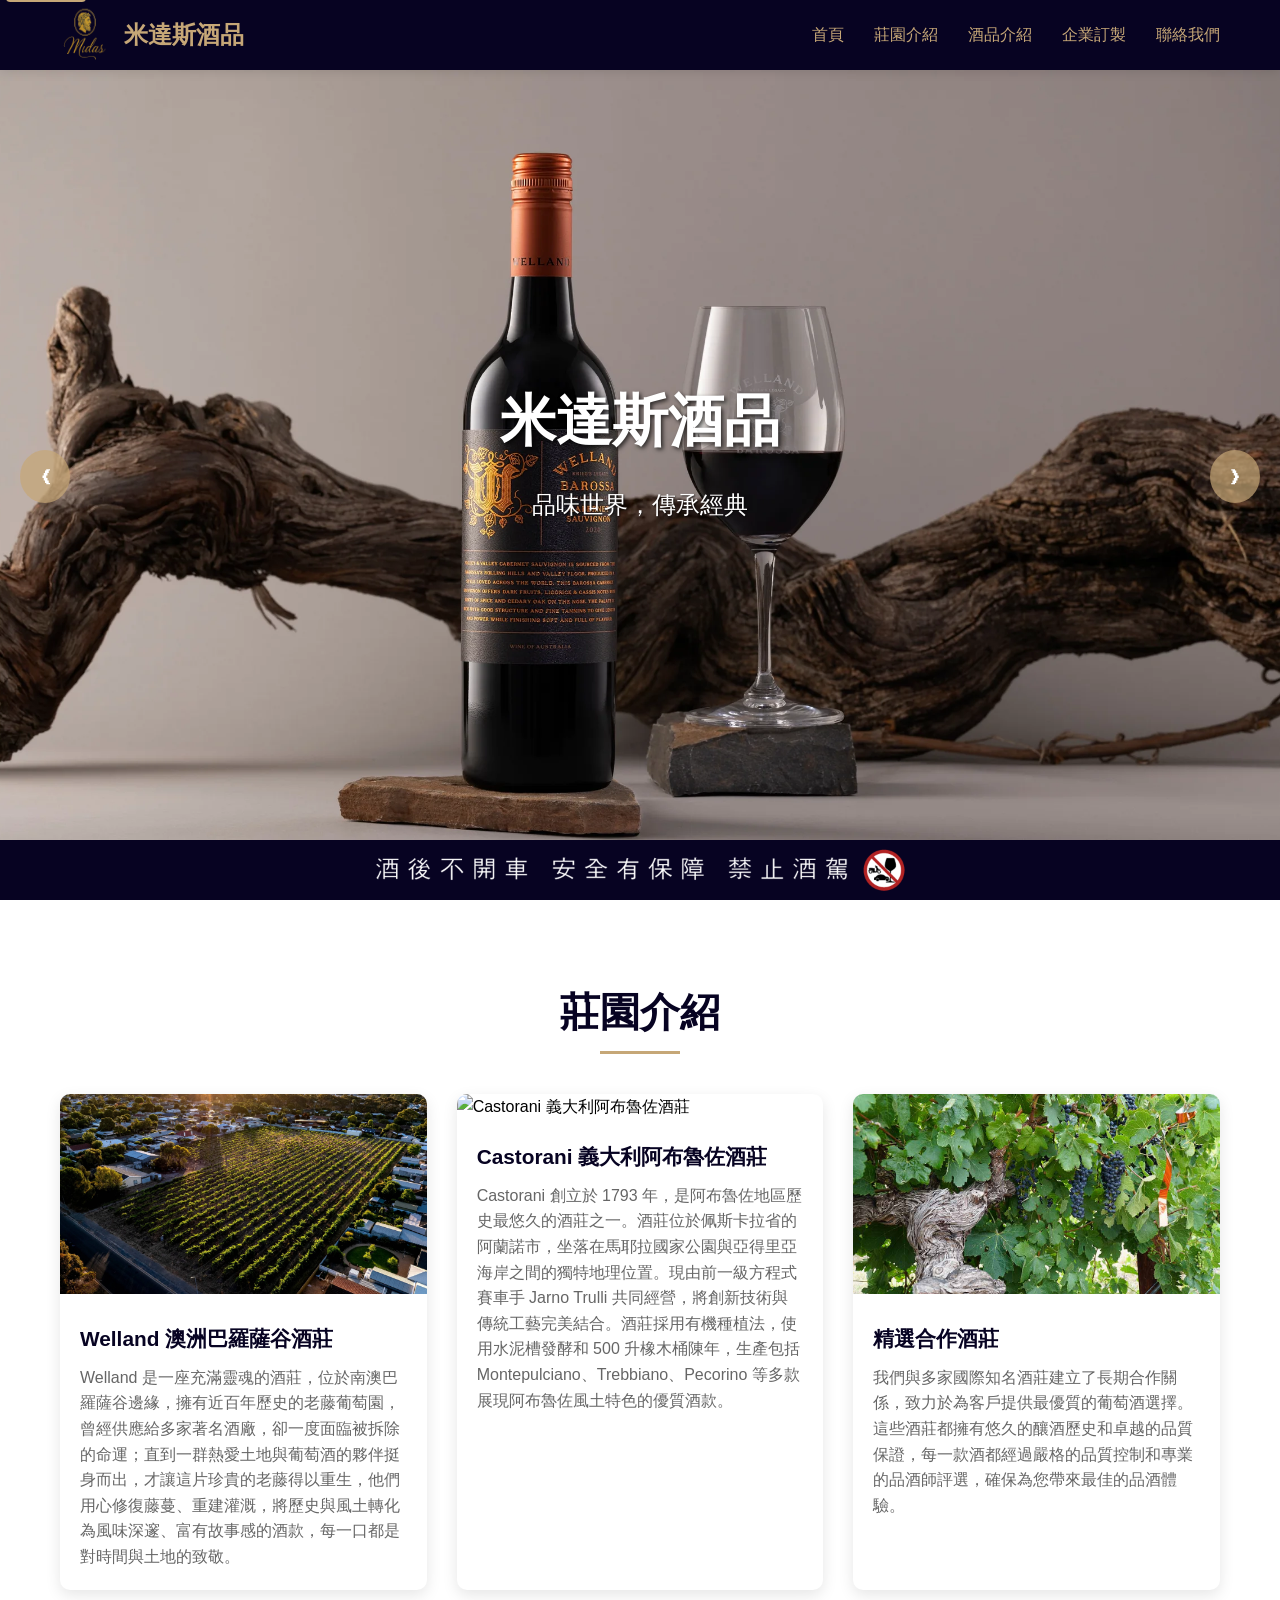
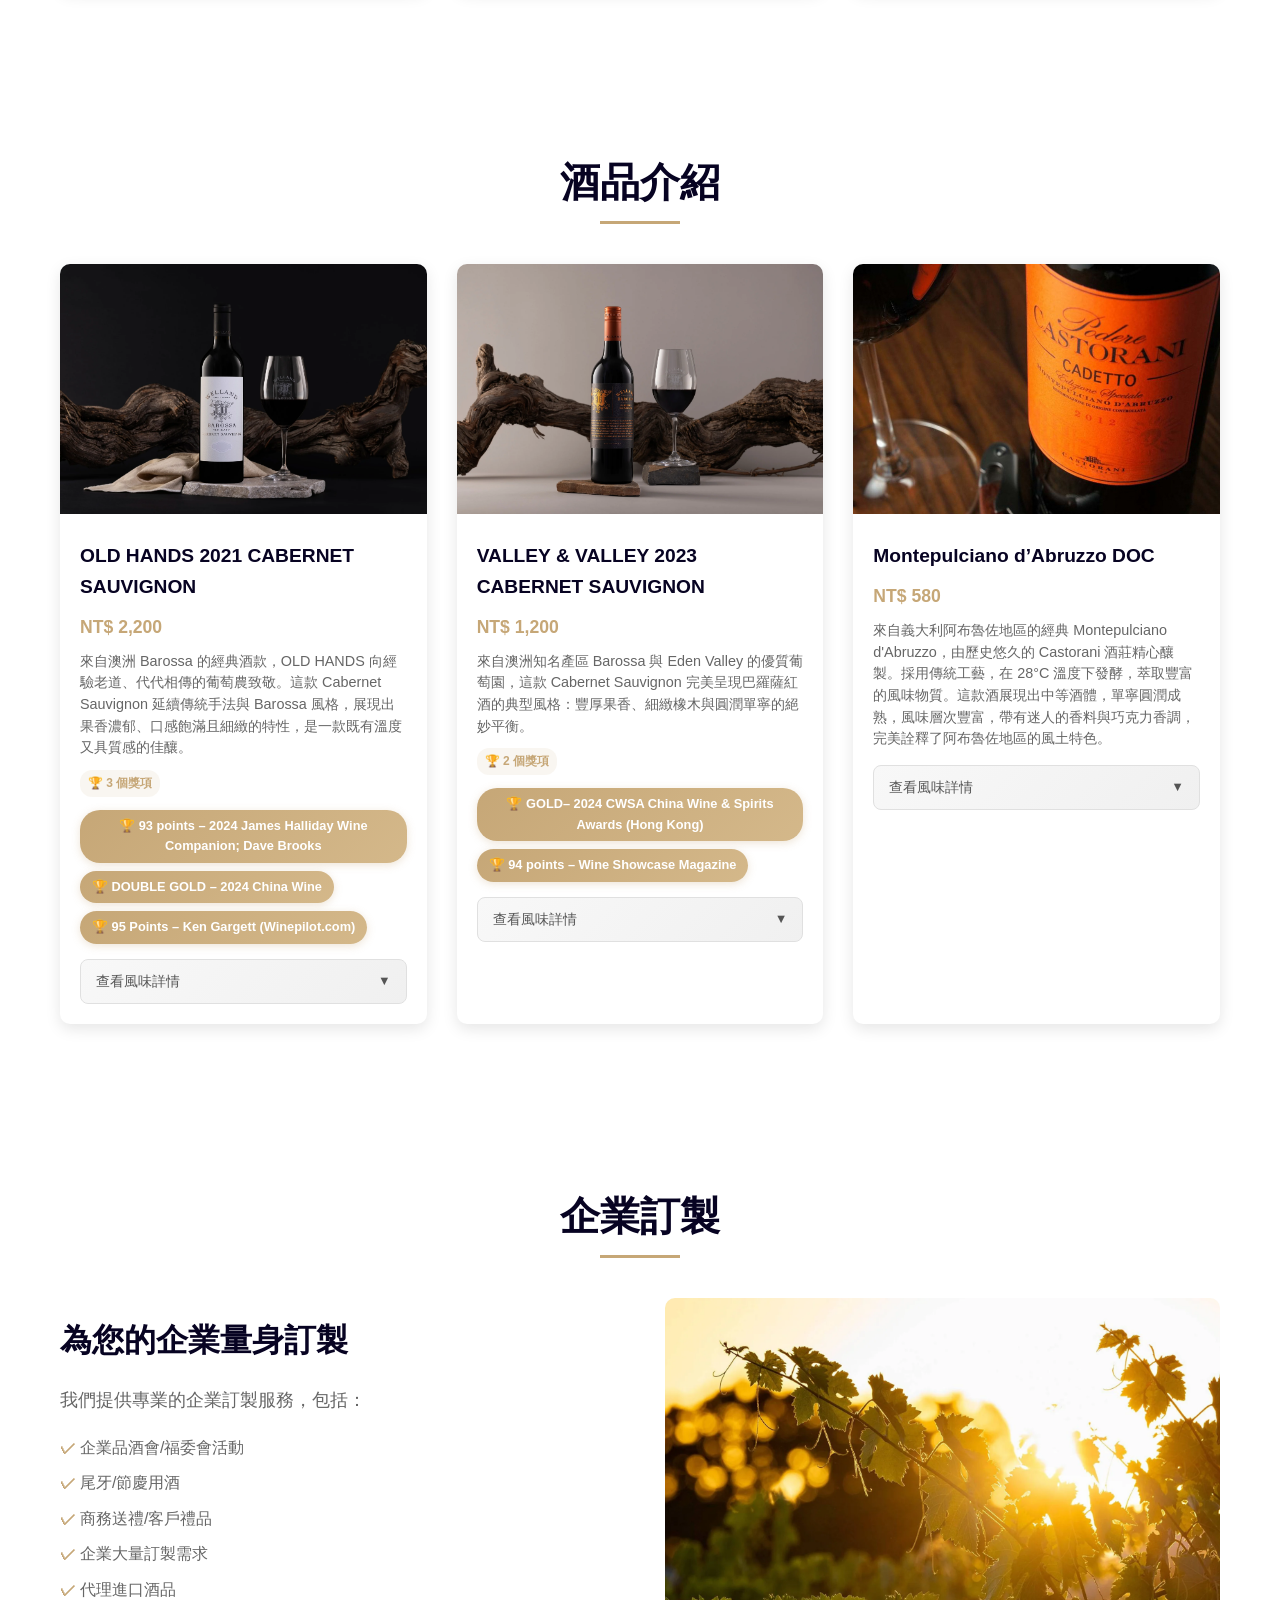
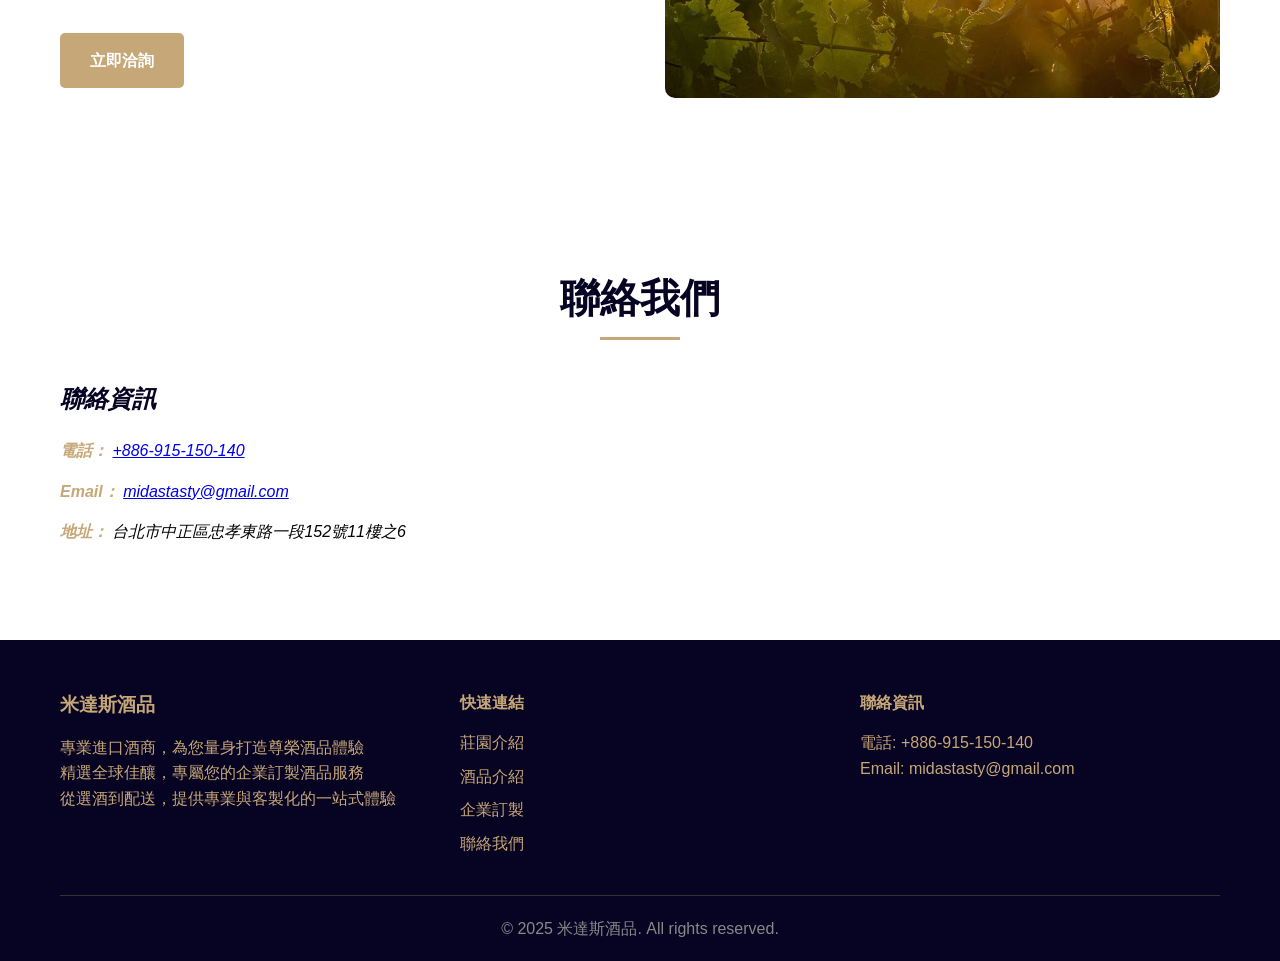
==== index.html @ 1c4cc54e "add new wine" ====
<!DOCTYPE html>
<html lang="zh-TW">
<head>
    <meta charset="UTF-8">
    <meta name="viewport" content="width=device-width, initial-scale=1.0">
    
    <!-- 效能優化 -->
    <meta http-equiv="X-UA-Compatible" content="IE=edge">
    <meta name="theme-color" content="#070322">
    
    <!-- Favicon -->
    <link rel="icon" type="image/png" sizes="32x32" href="assets/logo/logo.png">
    <link rel="icon" type="image/png" sizes="16x16" href="assets/logo/logo.png">
    <link rel="apple-touch-icon" href="assets/logo/logo.png">
    
    <!-- 預加載關鍵資源 -->
    <link rel="preload" href="css/style.css" as="style">
    <link rel="preload" href="js/script.js" as="script">
    
    <!-- 基本 SEO 元素 -->
    <title>米達斯酒品 | 精品進口酒商 - 專業莊園酒品、企業訂製服務</title>
    <meta name="description" content="米達斯酒品 - 專業進口酒商，提供優質莊園酒品、企業訂製服務。精選澳洲巴羅薩谷、義大利阿布魯佐等知名產區酒品，為企業提供品酒會、尾牙用酒、商務送禮等客製化服務。台北中正區專業酒商。">
    <meta name="keywords" content="進口酒商, 莊園酒, 企業訂製, 米達斯酒品, 台北酒商, 企業品酒會, 澳洲巴羅薩谷, 義大利阿布魯佐, 企業禮品酒品, 中正區進口酒, 台北進口酒商, 企業品酒會, 澳洲巴羅薩谷酒莊, 義大利阿布魯佐酒莊, 企業禮品酒品, 台北企業訂製酒品">
    <meta name="author" content="米達斯酒品">
    <meta name="robots" content="index, follow">
    <link rel="canonical" href="https://midaswines.com/">
    
    <!-- Open Graph / Facebook -->
    <meta property="og:type" content="website">
    <meta property="og:url" content="https://midaswines.com/">
    <meta property="og:title" content="米達斯酒品 | 精品進口酒商 - 專業莊園酒品、企業訂製服務">
    <meta property="og:description" content="米達斯酒品 - 專業進口酒商，提供優質莊園酒品、企業訂製服務。精選澳洲巴羅薩谷、義大利阿布魯佐等知名產區酒品。">
    <meta property="og:image" content="https://midaswines.com/assets/logo/logo.png">
    <meta property="og:image:width" content="1200">
    <meta property="og:image:height" content="630">
    <meta property="og:locale" content="zh_TW">
    <meta property="og:site_name" content="米達斯酒品">
    
    <!-- Twitter -->
    <meta property="twitter:card" content="summary_large_image">
    <meta property="twitter:url" content="https://midaswines.com/">
    <meta property="twitter:title" content="米達斯酒品 | 精品進口酒商 - 專業莊園酒品、企業訂製服務">
    <meta property="twitter:description" content="米達斯酒品 - 專業進口酒商，提供優質莊園酒品、企業訂製服務。精選澳洲巴羅薩谷、義大利阿布魯佐等知名產區酒品。">
    <meta property="twitter:image" content="https://midaswines.com/assets/logo/logo.png">
    
    <!-- 結構化數據 (Schema.org) -->
    <script type="application/ld+json">
    {
        "@context": "https://schema.org",
        "@type": "Organization",
        "name": "米達斯酒品",
        "url": "https://midaswines.com",
        "logo": "https://midaswines.com/assets/logo/logo.png",
        "description": "專業進口酒商，提供優質莊園酒品、企業訂製服務",
        "address": {
            "@type": "PostalAddress",
            "streetAddress": "忠孝東路一段152號11樓之6",
            "addressLocality": "台北市",
            "addressRegion": "中正區",
            "addressCountry": "TW"
        },
        "contactPoint": {
            "@type": "ContactPoint",
            "telephone": "+886-915-150-140",
            "contactType": "customer service",
            "email": "midastasty@gmail.com"
        },
        "sameAs": [
            "https://midaswines.com"
        ]
    }
    </script>
    
    <link rel="stylesheet" href="css/style.css">
</head>
<body>
    <!-- 無障礙設計：跳過導航連結 -->
    <a href="#main-content" class="skip-link">跳過導航</a>
    <header>
        <nav class="navbar" role="navigation" aria-label="主要導航">
            <div class="nav-container">
                <div class="nav-logo">
                    <a href="#home" class="logo-link" aria-label="回到首頁">
                        <img src="assets/logo/logo.png" alt="米達斯酒品 Logo" class="logo-img" width="50" height="50" loading="eager">
                        <h1 class="section-title">米達斯酒品</h1>
                    </a>
                </div>
                <ul class="nav-menu" role="menubar">
                    <li class="nav-item" role="none">
                        <a href="#home" class="nav-link" role="menuitem" aria-label="前往首頁">首頁</a>
                    </li>
                    <li class="nav-item" role="none">
                        <a href="#wineries" class="nav-link" role="menuitem" aria-label="前往莊園介紹">莊園介紹</a>
                    </li>
                    <li class="nav-item" role="none">
                        <a href="#wines" class="nav-link" role="menuitem" aria-label="前往酒品介紹">酒品介紹</a>
                    </li>
                    <li class="nav-item" role="none">
                        <a href="#custom" class="nav-link" role="menuitem" aria-label="前往企業訂製">企業訂製</a>
                    </li>
                    <li class="nav-item" role="none">
                        <a href="#contact" class="nav-link" role="menuitem" aria-label="前往聯絡我們">聯絡我們</a>
                    </li>
                </ul>
                <button class="hamburger" aria-label="開啟選單" aria-expanded="false" aria-controls="nav-menu">
                    <span class="bar" aria-hidden="true"></span>
                    <span class="bar" aria-hidden="true"></span>
                    <span class="bar" aria-hidden="true"></span>
                </button>
            </div>
        </nav>
    </header>

    <main id="main-content">
        <section id="home" class="hero">
            <div class="hero-slideshow">
                <!-- Slides will be dynamically loaded here -->
            </div>
            <div class="hero-nav">
                <button class="prev-btn">&#10094;</button>
                <button class="next-btn">&#10095;</button>
            </div>
            <div class="hero-dots"></div>
        </section>

        <section id="wineries" class="section" aria-labelledby="wineries-title">
            <div class="container">
                <h2 id="wineries-title" class="section-title">莊園介紹</h2>
                <div class="wineries-grid" id="wineries-container" role="list" aria-label="合作酒莊列表">
                    <!-- Dynamic content will be loaded here -->
                </div>
            </div>
        </section>

        <section id="wines" class="section" aria-labelledby="wines-title">
            <div class="container">
                <h2 id="wines-title" class="section-title">酒品介紹</h2>
                <div class="wines-grid" id="wines-container" role="list" aria-label="精選酒品列表">
                    <!-- Dynamic content will be loaded here -->
                </div>
            </div>
        </section>

        <section id="custom" class="section" aria-labelledby="custom-title">
            <div class="container">
                <h2 id="custom-title" class="section-title">企業訂製</h2>
                <article class="custom-content">
                    <div class="custom-text">
                        <h3>為您的企業量身訂製</h3>
                        <p>我們提供專業的企業訂製服務，包括：</p>
                        <ul role="list">
                            <li>企業品酒會/福委會活動</li>
                            <li>尾牙/節慶用酒</li>
                            <li>商務送禮/客戶禮品</li>
                            <li>企業大量訂製需求</li>
                            <li>代理進口酒品</li>
                        </ul>
                        <a href="#contact" class="cta-button" aria-label="立即洽詢企業訂製服務">立即洽詢</a>
                    </div>
                    <div class="custom-image">
                        <img src="assets/wineries/welland1.webp" alt="企業訂製服務展示圖" loading="lazy" width="400" height="300">
                    </div>
                </article>
            </div>
        </section>

        <section id="contact" class="section" aria-labelledby="contact-title">
            <div class="container">
                <h2 id="contact-title" class="section-title">聯絡我們</h2>
                <div class="contact-content">
                    <address class="contact-info">
                        <h3>聯絡資訊</h3>
                        <div class="contact-item">
                            <strong>電話：</strong>
                            <a href="tel:+886915150140" aria-label="撥打電話 +886-915-150-140">+886-915-150-140</a>
                        </div>
                        <div class="contact-item">
                            <strong>Email：</strong>
                            <a href="mailto:midastasty@gmail.com" aria-label="寄送郵件至 midastasty@gmail.com">midastasty@gmail.com</a>
                        </div>
                        <div class="contact-item">
                            <strong>地址：</strong>
                            <span>台北市中正區忠孝東路一段152號11樓之6</span>
                        </div>
                    </address>
                    
                </div>
            </div>
        </section>
    </main>

    <footer class="footer">
        <div class="container">
            <div class="footer-content">
                <div class="footer-section">
                    <h3>米達斯酒品</h3>
                    <p>專業進口酒商，為您量身打造尊榮酒品體驗</p>
                    <p>精選全球佳釀，專屬您的企業訂製酒品服務</p>
                    <p>從選酒到配送，提供專業與客製化的一站式體驗</p>
                </div>
                <div class="footer-section">
                    <h4>快速連結</h4>
                    <ul>
                        <li><a href="#wineries">莊園介紹</a></li>
                        <li><a href="#wines">酒品介紹</a></li>
                        <li><a href="#custom">企業訂製</a></li>
                        <li><a href="#contact">聯絡我們</a></li>
                    </ul>
                </div>
                <div class="footer-section">
                    <h4>聯絡資訊</h4>
                    <p>電話: +886-915-150-140</p>
                    <p>Email: midastasty@gmail.com</p>
                </div>
            </div>
            <div class="footer-bottom">
                <p>&copy; 2025 米達斯酒品. All rights reserved.</p>
            </div>
            <div class="footer-bottom-img">
                <img src="assets/foo/foo.png" alt="禁止標誌" class="footer-img" loading="lazy">
            </div>
        </div>
    </footer>

    <script>
        // 簡單的調試測試
        console.log('HTML加載完成');
        // 使用智能緩存控制，自動檢測文件變化
        fetch('data/wineries.json', {
            cache: 'no-cache',
            headers: {
                'Cache-Control': 'no-cache'
            }
        })
            .then(response => {
                console.log('wineries.json 響應狀態:', response.status);
                if (!response.ok) {
                    throw new Error(`HTTP ${response.status}: ${response.statusText}`);
                }
                return response.json();
            })
            .then(data => {
                console.log('wineries.json 數據:', data);
                console.log('酒莊數量:', data.wineries ? data.wineries.length : 'undefined');
            })
            .catch(error => {
                console.error('讀取 wineries.json 失敗:', error);
            });
    </script>
    <script src="js/script.js"></script>
</body>
</html>
---- css/style.css ----
/* Reset and Base Styles */
* {
    margin: 0;
    padding: 0;
    box-sizing: border-box;
}

body {
    font-family: 'Arial', 'Microsoft JhengHei', sans-serif;
    line-height: 1.6;
    color: #000;
    background-color: #fff;
    /* 無障礙設計：確保足夠的對比度 */
    scroll-behavior: smooth;
}

/* 無障礙設計：焦點樣式 */
*:focus {
    outline: 2px solid #c6a777;
    outline-offset: 2px;
}

/* 無障礙設計：跳過導航連結 */
.skip-link {
    position: absolute;
    top: -40px;
    left: 6px;
    background: #c6a777;
    color: white;
    padding: 8px;
    text-decoration: none;
    border-radius: 4px;
    z-index: 1001;
}

.skip-link:focus {
    top: 6px;
}

/* Navigation */
.navbar {
    background-color: #070322;
    position: fixed;
    top: 0;
    width: 100%;
    z-index: 1000;
    box-shadow: 0 2px 10px rgba(0,0,0,0.1);
}

.nav-container {
    max-width: 1200px;
    margin: 0 auto;
    padding: 0 20px;
    display: flex;
    justify-content: space-between;
    align-items: center;
    height: 70px;
    position: relative;
}

.nav-logo h2 {
    display: inline-block;
    vertical-align: middle;
    font-size: 24px;
    font-weight: bold;
    color: #c6a777;
    margin: 0;
}

/* 導航欄中的 h1 樣式，跟隨 h2 的樣式 */
.nav-logo h1.section-title {
    display: inline-block;
    vertical-align: middle;
    font-size: 24px;
    font-weight: bold;
    color: #c6a777;
    margin: 0;
    text-align: left;
    position: static;
}

.nav-logo h1.section-title::after {
    display: none;
}



.logo-link {
    text-decoration: none;
    color: inherit;
    transition: color 0.3s ease;
}

.logo-link:hover {
    color: #fff;
}

.nav-menu {
    display: flex;
    list-style: none;
    gap: 30px;
}

.nav-link {
    color: #c6a777;
    text-decoration: none;
    font-weight: 500;
    transition: color 0.3s ease;
}

.nav-link:hover {
    color: #fff;
}

.hamburger {
    display: none;
    flex-direction: column;
    cursor: pointer;
}

.bar {
    width: 25px;
    height: 3px;
    background-color: #c6a777;
    margin: 3px 0;
    transition: 0.3s;
}

/* Hero Section */
.hero {
    position: relative;
    height: 100vh;
    overflow: hidden;
    display: flex;
    align-items: center;
    justify-content: center;
}

.hero-slideshow {
    position: relative;
    width: 100%;
    height: 100%;
}

.slide {
    position: absolute;
    top: 0;
    left: 0;
    width: 100%;
    height: 100%;
    opacity: 0;
    transition: opacity 1s ease-in-out;
}

.slide.active {
    opacity: 1;
}

.slide img {
    width: 100%;
    height: 100%;
    object-fit: cover;
}

.slide-content {
    position: absolute;
    top: 50%;
    left: 50%;
    transform: translate(-50%, -50%);
    text-align: center;
    color: #fff;
    z-index: 10;
}

.slide-content h1 {
    font-size: 3.5rem;
    margin-bottom: 20px;
    text-shadow: 2px 2px 4px rgba(0,0,0,0.7);
}

.slide-content p {
    font-size: 1.5rem;
    text-shadow: 1px 1px 2px rgba(0,0,0,0.7);
}

.hero-nav {
    position: absolute;
    top: 50%;
    width: 100%;
    display: flex;
    justify-content: space-between;
    padding: 0 20px;
    z-index: 20;
}

.prev-btn, .next-btn {
    background-color: rgba(199, 167, 119, 0.7);
    color: #fff;
    border: none;
    padding: 15px 20px;
    cursor: pointer;
    font-size: 20px;
    border-radius: 50%;
    transition: background-color 0.3s ease;
}

.prev-btn:hover, .next-btn:hover {
    background-color: rgba(199, 167, 119, 0.9);
}

.hero-dots {
    position: absolute;
    bottom: 30px;
    left: 50%;
    transform: translateX(-50%);
    display: flex;
    gap: 10px;
    z-index: 20;
}

.dot {
    width: 12px;
    height: 12px;
    border-radius: 50%;
    background-color: rgba(255, 255, 255, 0.5);
    cursor: pointer;
    transition: background-color 0.3s ease;
}

.dot.active {
    background-color: #c6a777;
}

/* Common Section Styles */
.section {
    padding: 80px 0;
}

.container {
    max-width: 1200px;
    margin: 0 auto;
    padding: 0 20px;
}

.section-title {
    font-size: 2.5rem;
    text-align: center;
    margin-bottom: 50px;
    color: #070322;
    position: relative;
}

.section-title::after {
    content: '';
    position: absolute;
    bottom: -10px;
    left: 50%;
    transform: translateX(-50%);
    width: 80px;
    height: 3px;
    background-color: #c6a777;
}

/* Wineries Section */
.wineries-grid {
    display: grid;
    grid-template-columns: repeat(auto-fit, minmax(300px, 1fr));
    gap: 30px;
    margin-top: 50px;
}

.winery-card {
    background: #fff;
    border-radius: 10px;
    overflow: hidden;
    box-shadow: 0 5px 15px rgba(0,0,0,0.1);
    transition: transform 0.3s ease;
}

.winery-card:hover {
    transform: translateY(-5px);
}

.winery-card img {
    width: 100%;
    height: 200px;
    object-fit: cover;
}

.winery-info {
    padding: 20px;
}

.winery-info h3 {
    color: #070322;
    margin-bottom: 10px;
    font-size: 1.3rem;
}

.winery-info p {
    color: #666;
    line-height: 1.6;
}

/* Wines Section */
.wines-grid {
    display: grid;
    grid-template-columns: repeat(auto-fit, minmax(250px, 1fr));
    gap: 30px;
    margin-top: 50px;
}

.wine-card {
    background: #fff;
    border-radius: 10px;
    overflow: hidden;
    box-shadow: 0 5px 15px rgba(0,0,0,0.1);
    transition: transform 0.3s ease;
}

.wine-card:hover {
    transform: translateY(-5px);
}

.wine-card img {
    width: 100%;
    height: 250px;
    object-fit: cover;
}

.wine-info {
    padding: 20px;
}

.wine-info h3 {
    color: #070322;
    margin-bottom: 10px;
    font-size: 1.2rem;
}

.wine-info .price {
    color: #c6a777;
    font-size: 1.1rem;
    font-weight: bold;
    margin-bottom: 10px;
}

.wine-info p {
    color: #666;
    font-size: 0.9rem;
    line-height: 1.5;
}

.awards-container {
    margin-top: 10px;
    display: flex;
    flex-direction: column;
    gap: 8px;
}

.awards-header {
    margin-bottom: 5px;
}

.awards-count {
    font-size: 0.75rem;
    color: #c6a777;
    font-weight: bold;
    background: rgba(198, 167, 119, 0.1);
    padding: 4px 8px;
    border-radius: 12px;
    display: inline-block;
}

.wine-info .award {
    background: linear-gradient(135deg, #c6a777, #d4b88a);
    color: white;
    padding: 6px 12px;
    border-radius: 20px;
    font-size: 0.8rem;
    font-weight: bold;
    display: inline-block;
    box-shadow: 0 2px 8px rgba(198, 167, 119, 0.3);
    text-align: center;
    transition: all 0.3s ease;
    cursor: pointer;
    width: fit-content;
}

.wine-info .award:hover {
    background: linear-gradient(135deg, #d4b88a, #c6a777);
    transform: translateY(-2px);
    box-shadow: 0 4px 12px rgba(198, 167, 119, 0.4);
}

.wine-details-toggle {
    display: flex;
    justify-content: space-between;
    align-items: center;
    margin-top: 15px;
    padding: 10px 15px;
    background: linear-gradient(135deg, #f8f8f8, #f0f0f0);
    border: 1px solid #e0e0e0;
    border-radius: 8px;
    cursor: pointer;
    transition: all 0.3s ease;
    font-size: 0.9rem;
    color: #555;
}

.wine-details-toggle:hover {
    background: linear-gradient(135deg, #f0f0f0, #e8e8e8);
    border-color: #c6a777;
}

.wine-details-toggle.active {
    background: linear-gradient(135deg, #c6a777, #d4b88a);
    color: white;
    border-color: #c6a777;
}

.toggle-text {
    font-weight: 500;
}

.toggle-icon {
    font-size: 0.8rem;
    transition: transform 0.3s ease;
}

.wine-details {
    margin-top: 10px;
    border-top: 1px solid #eee;
    padding-top: 15px;
    animation: slideDown 0.3s ease;
}

@keyframes slideDown {
    from {
        opacity: 0;
        transform: translateY(-10px);
    }
    to {
        opacity: 1;
        transform: translateY(0);
    }
}

.detail-item {
    display: flex;
    align-items: flex-start;
    margin-bottom: 10px;
    padding: 8px 12px;
    background: #f8f8f8;
    border-radius: 8px;
    transition: background-color 0.3s ease;
}

.detail-icon {
    font-size: 1.5rem;
    margin-right: 10px;
    flex-shrink: 0;
    line-height: 1.2;
}

.detail-content {
    display: flex;
    flex-direction: column;
}

.detail-item:hover {
    background: #f0f0f0;
}

.detail-label {
    font-weight: bold;
    color: #c6a777;
    min-width: 60px;
    margin-right: 10px;
    font-size: 0.85rem;
}

.detail-value {
    color: #555;
    font-size: 0.85rem;
    line-height: 1.4;
    flex: 1;
}

/* Custom Section */
.custom-content {
    display: grid;
    grid-template-columns: 1fr 1fr;
    gap: 50px;
    align-items: center;
    margin-top: 50px;
}

.custom-text h3 {
    color: #070322;
    font-size: 2rem;
    margin-bottom: 20px;
}

.custom-text p {
    color: #666;
    margin-bottom: 20px;
    font-size: 1.1rem;
}

.custom-text ul {
    list-style: none;
    margin-bottom: 30px;
}

.custom-text li {
    color: #666;
    margin-bottom: 10px;
    padding-left: 20px;
    position: relative;
}

.custom-text li::before {
    content: '✓';
    position: absolute;
    left: 0;
    color: #c6a777;
    font-weight: bold;
}

.cta-button {
    display: inline-block;
    background-color: #c6a777;
    color: #fff;
    padding: 15px 30px;
    text-decoration: none;
    border-radius: 5px;
    font-weight: bold;
    transition: background-color 0.3s ease;
}

.cta-button:hover {
    background-color: #a8956a;
}

.custom-image img {
    width: 100%;
    height: 400px;
    object-fit: cover;
    border-radius: 10px;
}

/* Contact Section */
.contact-content {
    display: flex;
    flex-direction: row;
    gap: 50px;
    margin-top: 50px;
}

.contact-info h3,
.contact-form h3 {
    color: #070322;
    margin-bottom: 20px;
    font-size: 1.5rem;
}

.contact-item {
    margin-bottom: 15px;
}

.contact-item strong {
    color: #c6a777;
}

.form-group {
    margin-bottom: 20px;
}

.form-group input,
.form-group textarea {
    width: 100%;
    padding: 15px;
    border: 2px solid #ddd;
    border-radius: 5px;
    font-size: 16px;
    font-family: inherit;
    transition: border-color 0.3s ease;
}

.form-group input:focus,
.form-group textarea:focus {
    outline: none;
    border-color: #c6a777;
}

.submit-btn {
    background-color: #c6a777;
    color: #fff;
    padding: 15px 30px;
    border: none;
    border-radius: 5px;
    font-size: 16px;
    font-weight: bold;
    cursor: pointer;
    transition: background-color 0.3s ease;
}

.submit-btn:hover {
    background-color: #a8956a;
}

.contact-extra {
    background: #fff;
    border-radius: 10px;
    box-shadow: 0 5px 15px rgba(0,0,0,0.08);
    padding: 30px 20px;
    margin-left: 0;
    display: flex;
    flex-direction: column;
    justify-content: flex-start;
    align-items: flex-start;
}

.contact-extra h3 {
    color: #070322;
    margin-bottom: 20px;
    font-size: 1.5rem;
}

.contact-extra ul {
    list-style: none;
    padding: 0;
    margin: 0;
}

.contact-extra li {
    color: #666;
    font-size: 1.1rem;
    margin-bottom: 15px;
    padding-left: 20px;
    position: relative;
}

.contact-extra li::before {
    content: '•';
    position: absolute;
    left: 0;
    color: #c6a777;
    font-size: 1.2em;
    line-height: 1;
}

/* Footer */
.footer {
    background-color: #070322;
    color: #c6a777;
    padding: 50px 0 20px;
}

.footer-content {
    display: grid;
    grid-template-columns: repeat(auto-fit, minmax(250px, 1fr));
    gap: 40px;
    margin-bottom: 30px;
}

.footer-section h3,
.footer-section h4 {
    margin-bottom: 15px;
    color: #c6a777;
}

.footer-section ul {
    list-style: none;
}

.footer-section ul li {
    margin-bottom: 8px;
}

.footer-section ul li a {
    color: #c6a777;
    text-decoration: none;
    transition: color 0.3s ease;
}

.footer-section ul li a:hover {
    color: #fff;
}

.footer-bottom {
    text-align: center;
    padding-top: 20px;
    border-top: 1px solid #333;
    color: #888;
}

.logo-img {
    height: 3.6em;
    vertical-align: middle;
    margin-right: 10px;
    display: inline-block;
}

.footer-bottom-img {
    width: 100vw;
    position: fixed;
    left: 0;
    bottom: 0;
    margin: 0;
    padding: 0;
    z-index: 9999;
    background: #070322;
}

.footer-img {
    width: 100%;
    height: auto;
    display: block;
    margin: 0;
    padding: 0;
}

/* Responsive Design */
@media screen and (max-width: 768px) {
    .hamburger {
        display: flex;
    }



    .nav-menu {
        position: fixed;
        left: -100%;
        top: 70px;
        flex-direction: column;
        background-color: #070322;
        width: 100%;
        text-align: center;
        transition: 0.3s;
        box-shadow: 0 10px 27px rgba(0,0,0,0.05);
        padding: 20px 0;
    }

    .nav-menu.active {
        left: 0;
    }

    .nav-container {
        justify-content: space-between;
    }

    .nav-item {
        margin: 10px 0;
    }

    .hamburger.active .bar:nth-child(2) {
        opacity: 0;
    }

    .hamburger.active .bar:nth-child(1) {
        transform: translateY(8px) rotate(45deg);
    }

    .hamburger.active .bar:nth-child(3) {
        transform: translateY(-8px) rotate(-45deg);
    }

    .slide-content h1 {
        font-size: 2.5rem;
    }

    .slide-content p {
        font-size: 1.2rem;
    }

    .section-title {
        font-size: 2rem;
    }

    .custom-content {
        grid-template-columns: 1fr;
        gap: 30px;
    }

    .contact-content {
        flex-direction: column;
        gap: 30px;
    }

    .contact-extra {
        margin-left: 0;
        margin-top: 20px;
        width: 100%;
    }

    .wineries-grid,
    .wines-grid {
        grid-template-columns: 1fr;
    }

    .prev-btn, .next-btn {
        padding: 10px 15px;
        font-size: 16px;
    }

    .hero-nav {
        padding: 0 10px;
    }
    
    .awards-container {
        gap: 6px;
    }
    
    .wine-info .award {
        font-size: 0.7rem;
        padding: 5px 10px;
    }
    
    .detail-item {
        flex-direction: column;
        align-items: flex-start;
    }
    
    .detail-label {
        min-width: auto;
        margin-right: 0;
        margin-bottom: 5px;
    }
    
    .detail-value {
        font-size: 0.8rem;
    }
    
    .wine-details-toggle {
        font-size: 0.8rem;
        padding: 8px 12px;
    }
    
    .toggle-text {
        font-size: 0.8rem;
    }
}

@media screen and (max-width: 480px) {
    .container {
        padding: 0 15px;
    }

    .slide-content h1 {
        font-size: 2rem;
    }

    .slide-content p {
        font-size: 1rem;
    }

    .section {
        padding: 60px 0;
    }

    .section-title {
        font-size: 1.8rem;
    }

    .custom-text h3 {
        font-size: 1.5rem;
    }

    .prev-btn, .next-btn {
        padding: 8px 12px;
        font-size: 14px;
    }
}
---- css/style.css ----
/* Reset and Base Styles */
* {
    margin: 0;
    padding: 0;
    box-sizing: border-box;
}

body {
    font-family: 'Arial', 'Microsoft JhengHei', sans-serif;
    line-height: 1.6;
    color: #000;
    background-color: #fff;
    /* 無障礙設計：確保足夠的對比度 */
    scroll-behavior: smooth;
}

/* 無障礙設計：焦點樣式 */
*:focus {
    outline: 2px solid #c6a777;
    outline-offset: 2px;
}

/* 無障礙設計：跳過導航連結 */
.skip-link {
    position: absolute;
    top: -40px;
    left: 6px;
    background: #c6a777;
    color: white;
    padding: 8px;
    text-decoration: none;
    border-radius: 4px;
    z-index: 1001;
}

.skip-link:focus {
    top: 6px;
}

/* Navigation */
.navbar {
    background-color: #070322;
    position: fixed;
    top: 0;
    width: 100%;
    z-index: 1000;
    box-shadow: 0 2px 10px rgba(0,0,0,0.1);
}

.nav-container {
    max-width: 1200px;
    margin: 0 auto;
    padding: 0 20px;
    display: flex;
    justify-content: space-between;
    align-items: center;
    height: 70px;
    position: relative;
}

.nav-logo h2 {
    display: inline-block;
    vertical-align: middle;
    font-size: 24px;
    font-weight: bold;
    color: #c6a777;
    margin: 0;
}

/* 導航欄中的 h1 樣式，跟隨 h2 的樣式 */
.nav-logo h1.section-title {
    display: inline-block;
    vertical-align: middle;
    font-size: 24px;
    font-weight: bold;
    color: #c6a777;
    margin: 0;
    text-align: left;
    position: static;
}

.nav-logo h1.section-title::after {
    display: none;
}



.logo-link {
    text-decoration: none;
    color: inherit;
    transition: color 0.3s ease;
}

.logo-link:hover {
    color: #fff;
}

.nav-menu {
    display: flex;
    list-style: none;
    gap: 30px;
}

.nav-link {
    color: #c6a777;
    text-decoration: none;
    font-weight: 500;
    transition: color 0.3s ease;
}

.nav-link:hover {
    color: #fff;
}

.hamburger {
    display: none;
    flex-direction: column;
    cursor: pointer;
}

.bar {
    width: 25px;
    height: 3px;
    background-color: #c6a777;
    margin: 3px 0;
    transition: 0.3s;
}

/* Hero Section */
.hero {
    position: relative;
    height: 100vh;
    overflow: hidden;
    display: flex;
    align-items: center;
    justify-content: center;
}

.hero-slideshow {
    position: relative;
    width: 100%;
    height: 100%;
}

.slide {
    position: absolute;
    top: 0;
    left: 0;
    width: 100%;
    height: 100%;
    opacity: 0;
    transition: opacity 1s ease-in-out;
}

.slide.active {
    opacity: 1;
}

.slide img {
    width: 100%;
    height: 100%;
    object-fit: cover;
}

.slide-content {
    position: absolute;
    top: 50%;
    left: 50%;
    transform: translate(-50%, -50%);
    text-align: center;
    color: #fff;
    z-index: 10;
}

.slide-content h1 {
    font-size: 3.5rem;
    margin-bottom: 20px;
    text-shadow: 2px 2px 4px rgba(0,0,0,0.7);
}

.slide-content p {
    font-size: 1.5rem;
    text-shadow: 1px 1px 2px rgba(0,0,0,0.7);
}

.hero-nav {
    position: absolute;
    top: 50%;
    width: 100%;
    display: flex;
    justify-content: space-between;
    padding: 0 20px;
    z-index: 20;
}

.prev-btn, .next-btn {
    background-color: rgba(199, 167, 119, 0.7);
    color: #fff;
    border: none;
    padding: 15px 20px;
    cursor: pointer;
    font-size: 20px;
    border-radius: 50%;
    transition: background-color 0.3s ease;
}

.prev-btn:hover, .next-btn:hover {
    background-color: rgba(199, 167, 119, 0.9);
}

.hero-dots {
    position: absolute;
    bottom: 30px;
    left: 50%;
    transform: translateX(-50%);
    display: flex;
    gap: 10px;
    z-index: 20;
}

.dot {
    width: 12px;
    height: 12px;
    border-radius: 50%;
    background-color: rgba(255, 255, 255, 0.5);
    cursor: pointer;
    transition: background-color 0.3s ease;
}

.dot.active {
    background-color: #c6a777;
}

/* Common Section Styles */
.section {
    padding: 80px 0;
}

.container {
    max-width: 1200px;
    margin: 0 auto;
    padding: 0 20px;
}

.section-title {
    font-size: 2.5rem;
    text-align: center;
    margin-bottom: 50px;
    color: #070322;
    position: relative;
}

.section-title::after {
    content: '';
    position: absolute;
    bottom: -10px;
    left: 50%;
    transform: translateX(-50%);
    width: 80px;
    height: 3px;
    background-color: #c6a777;
}

/* Wineries Section */
.wineries-grid {
    display: grid;
    grid-template-columns: repeat(auto-fit, minmax(300px, 1fr));
    gap: 30px;
    margin-top: 50px;
}

.winery-card {
    background: #fff;
    border-radius: 10px;
    overflow: hidden;
    box-shadow: 0 5px 15px rgba(0,0,0,0.1);
    transition: transform 0.3s ease;
}

.winery-card:hover {
    transform: translateY(-5px);
}

.winery-card img {
    width: 100%;
    height: 200px;
    object-fit: cover;
}

.winery-info {
    padding: 20px;
}

.winery-info h3 {
    color: #070322;
    margin-bottom: 10px;
    font-size: 1.3rem;
}

.winery-info p {
    color: #666;
    line-height: 1.6;
}

/* Wines Section */
.wines-grid {
    display: grid;
    grid-template-columns: repeat(auto-fit, minmax(250px, 1fr));
    gap: 30px;
    margin-top: 50px;
}

.wine-card {
    background: #fff;
    border-radius: 10px;
    overflow: hidden;
    box-shadow: 0 5px 15px rgba(0,0,0,0.1);
    transition: transform 0.3s ease;
}

.wine-card:hover {
    transform: translateY(-5px);
}

.wine-card img {
    width: 100%;
    height: 250px;
    object-fit: cover;
}

.wine-info {
    padding: 20px;
}

.wine-info h3 {
    color: #070322;
    margin-bottom: 10px;
    font-size: 1.2rem;
}

.wine-info .price {
    color: #c6a777;
    font-size: 1.1rem;
    font-weight: bold;
    margin-bottom: 10px;
}

.wine-info p {
    color: #666;
    font-size: 0.9rem;
    line-height: 1.5;
}

.awards-container {
    margin-top: 10px;
    display: flex;
    flex-direction: column;
    gap: 8px;
}

.awards-header {
    margin-bottom: 5px;
}

.awards-count {
    font-size: 0.75rem;
    color: #c6a777;
    font-weight: bold;
    background: rgba(198, 167, 119, 0.1);
    padding: 4px 8px;
    border-radius: 12px;
    display: inline-block;
}

.wine-info .award {
    background: linear-gradient(135deg, #c6a777, #d4b88a);
    color: white;
    padding: 6px 12px;
    border-radius: 20px;
    font-size: 0.8rem;
    font-weight: bold;
    display: inline-block;
    box-shadow: 0 2px 8px rgba(198, 167, 119, 0.3);
    text-align: center;
    transition: all 0.3s ease;
    cursor: pointer;
    width: fit-content;
}

.wine-info .award:hover {
    background: linear-gradient(135deg, #d4b88a, #c6a777);
    transform: translateY(-2px);
    box-shadow: 0 4px 12px rgba(198, 167, 119, 0.4);
}

.wine-details-toggle {
    display: flex;
    justify-content: space-between;
    align-items: center;
    margin-top: 15px;
    padding: 10px 15px;
    background: linear-gradient(135deg, #f8f8f8, #f0f0f0);
    border: 1px solid #e0e0e0;
    border-radius: 8px;
    cursor: pointer;
    transition: all 0.3s ease;
    font-size: 0.9rem;
    color: #555;
}

.wine-details-toggle:hover {
    background: linear-gradient(135deg, #f0f0f0, #e8e8e8);
    border-color: #c6a777;
}

.wine-details-toggle.active {
    background: linear-gradient(135deg, #c6a777, #d4b88a);
    color: white;
    border-color: #c6a777;
}

.toggle-text {
    font-weight: 500;
}

.toggle-icon {
    font-size: 0.8rem;
    transition: transform 0.3s ease;
}

.wine-details {
    margin-top: 10px;
    border-top: 1px solid #eee;
    padding-top: 15px;
    animation: slideDown 0.3s ease;
}

@keyframes slideDown {
    from {
        opacity: 0;
        transform: translateY(-10px);
    }
    to {
        opacity: 1;
        transform: translateY(0);
    }
}

.detail-item {
    display: flex;
    align-items: flex-start;
    margin-bottom: 10px;
    padding: 8px 12px;
    background: #f8f8f8;
    border-radius: 8px;
    transition: background-color 0.3s ease;
}

.detail-icon {
    font-size: 1.5rem;
    margin-right: 10px;
    flex-shrink: 0;
    line-height: 1.2;
}

.detail-content {
    display: flex;
    flex-direction: column;
}

.detail-item:hover {
    background: #f0f0f0;
}

.detail-label {
    font-weight: bold;
    color: #c6a777;
    min-width: 60px;
    margin-right: 10px;
    font-size: 0.85rem;
}

.detail-value {
    color: #555;
    font-size: 0.85rem;
    line-height: 1.4;
    flex: 1;
}

/* Custom Section */
.custom-content {
    display: grid;
    grid-template-columns: 1fr 1fr;
    gap: 50px;
    align-items: center;
    margin-top: 50px;
}

.custom-text h3 {
    color: #070322;
    font-size: 2rem;
    margin-bottom: 20px;
}

.custom-text p {
    color: #666;
    margin-bottom: 20px;
    font-size: 1.1rem;
}

.custom-text ul {
    list-style: none;
    margin-bottom: 30px;
}

.custom-text li {
    color: #666;
    margin-bottom: 10px;
    padding-left: 20px;
    position: relative;
}

.custom-text li::before {
    content: '✓';
    position: absolute;
    left: 0;
    color: #c6a777;
    font-weight: bold;
}

.cta-button {
    display: inline-block;
    background-color: #c6a777;
    color: #fff;
    padding: 15px 30px;
    text-decoration: none;
    border-radius: 5px;
    font-weight: bold;
    transition: background-color 0.3s ease;
}

.cta-button:hover {
    background-color: #a8956a;
}

.custom-image img {
    width: 100%;
    height: 400px;
    object-fit: cover;
    border-radius: 10px;
}

/* Contact Section */
.contact-content {
    display: flex;
    flex-direction: row;
    gap: 50px;
    margin-top: 50px;
}

.contact-info h3,
.contact-form h3 {
    color: #070322;
    margin-bottom: 20px;
    font-size: 1.5rem;
}

.contact-item {
    margin-bottom: 15px;
}

.contact-item strong {
    color: #c6a777;
}

.form-group {
    margin-bottom: 20px;
}

.form-group input,
.form-group textarea {
    width: 100%;
    padding: 15px;
    border: 2px solid #ddd;
    border-radius: 5px;
    font-size: 16px;
    font-family: inherit;
    transition: border-color 0.3s ease;
}

.form-group input:focus,
.form-group textarea:focus {
    outline: none;
    border-color: #c6a777;
}

.submit-btn {
    background-color: #c6a777;
    color: #fff;
    padding: 15px 30px;
    border: none;
    border-radius: 5px;
    font-size: 16px;
    font-weight: bold;
    cursor: pointer;
    transition: background-color 0.3s ease;
}

.submit-btn:hover {
    background-color: #a8956a;
}

.contact-extra {
    background: #fff;
    border-radius: 10px;
    box-shadow: 0 5px 15px rgba(0,0,0,0.08);
    padding: 30px 20px;
    margin-left: 0;
    display: flex;
    flex-direction: column;
    justify-content: flex-start;
    align-items: flex-start;
}

.contact-extra h3 {
    color: #070322;
    margin-bottom: 20px;
    font-size: 1.5rem;
}

.contact-extra ul {
    list-style: none;
    padding: 0;
    margin: 0;
}

.contact-extra li {
    color: #666;
    font-size: 1.1rem;
    margin-bottom: 15px;
    padding-left: 20px;
    position: relative;
}

.contact-extra li::before {
    content: '•';
    position: absolute;
    left: 0;
    color: #c6a777;
    font-size: 1.2em;
    line-height: 1;
}

/* Footer */
.footer {
    background-color: #070322;
    color: #c6a777;
    padding: 50px 0 20px;
}

.footer-content {
    display: grid;
    grid-template-columns: repeat(auto-fit, minmax(250px, 1fr));
    gap: 40px;
    margin-bottom: 30px;
}

.footer-section h3,
.footer-section h4 {
    margin-bottom: 15px;
    color: #c6a777;
}

.footer-section ul {
    list-style: none;
}

.footer-section ul li {
    margin-bottom: 8px;
}

.footer-section ul li a {
    color: #c6a777;
    text-decoration: none;
    transition: color 0.3s ease;
}

.footer-section ul li a:hover {
    color: #fff;
}

.footer-bottom {
    text-align: center;
    padding-top: 20px;
    border-top: 1px solid #333;
    color: #888;
}

.logo-img {
    height: 3.6em;
    vertical-align: middle;
    margin-right: 10px;
    display: inline-block;
}

.footer-bottom-img {
    width: 100vw;
    position: fixed;
    left: 0;
    bottom: 0;
    margin: 0;
    padding: 0;
    z-index: 9999;
    background: #070322;
}

.footer-img {
    width: 100%;
    height: auto;
    display: block;
    margin: 0;
    padding: 0;
}

/* Responsive Design */
@media screen and (max-width: 768px) {
    .hamburger {
        display: flex;
    }



    .nav-menu {
        position: fixed;
        left: -100%;
        top: 70px;
        flex-direction: column;
        background-color: #070322;
        width: 100%;
        text-align: center;
        transition: 0.3s;
        box-shadow: 0 10px 27px rgba(0,0,0,0.05);
        padding: 20px 0;
    }

    .nav-menu.active {
        left: 0;
    }

    .nav-container {
        justify-content: space-between;
    }

    .nav-item {
        margin: 10px 0;
    }

    .hamburger.active .bar:nth-child(2) {
        opacity: 0;
    }

    .hamburger.active .bar:nth-child(1) {
        transform: translateY(8px) rotate(45deg);
    }

    .hamburger.active .bar:nth-child(3) {
        transform: translateY(-8px) rotate(-45deg);
    }

    .slide-content h1 {
        font-size: 2.5rem;
    }

    .slide-content p {
        font-size: 1.2rem;
    }

    .section-title {
        font-size: 2rem;
    }

    .custom-content {
        grid-template-columns: 1fr;
        gap: 30px;
    }

    .contact-content {
        flex-direction: column;
        gap: 30px;
    }

    .contact-extra {
        margin-left: 0;
        margin-top: 20px;
        width: 100%;
    }

    .wineries-grid,
    .wines-grid {
        grid-template-columns: 1fr;
    }

    .prev-btn, .next-btn {
        padding: 10px 15px;
        font-size: 16px;
    }

    .hero-nav {
        padding: 0 10px;
    }
    
    .awards-container {
        gap: 6px;
    }
    
    .wine-info .award {
        font-size: 0.7rem;
        padding: 5px 10px;
    }
    
    .detail-item {
        flex-direction: column;
        align-items: flex-start;
    }
    
    .detail-label {
        min-width: auto;
        margin-right: 0;
        margin-bottom: 5px;
    }
    
    .detail-value {
        font-size: 0.8rem;
    }
    
    .wine-details-toggle {
        font-size: 0.8rem;
        padding: 8px 12px;
    }
    
    .toggle-text {
        font-size: 0.8rem;
    }
}

@media screen and (max-width: 480px) {
    .container {
        padding: 0 15px;
    }

    .slide-content h1 {
        font-size: 2rem;
    }

    .slide-content p {
        font-size: 1rem;
    }

    .section {
        padding: 60px 0;
    }

    .section-title {
        font-size: 1.8rem;
    }

    .custom-text h3 {
        font-size: 1.5rem;
    }

    .prev-btn, .next-btn {
        padding: 8px 12px;
        font-size: 14px;
    }
}
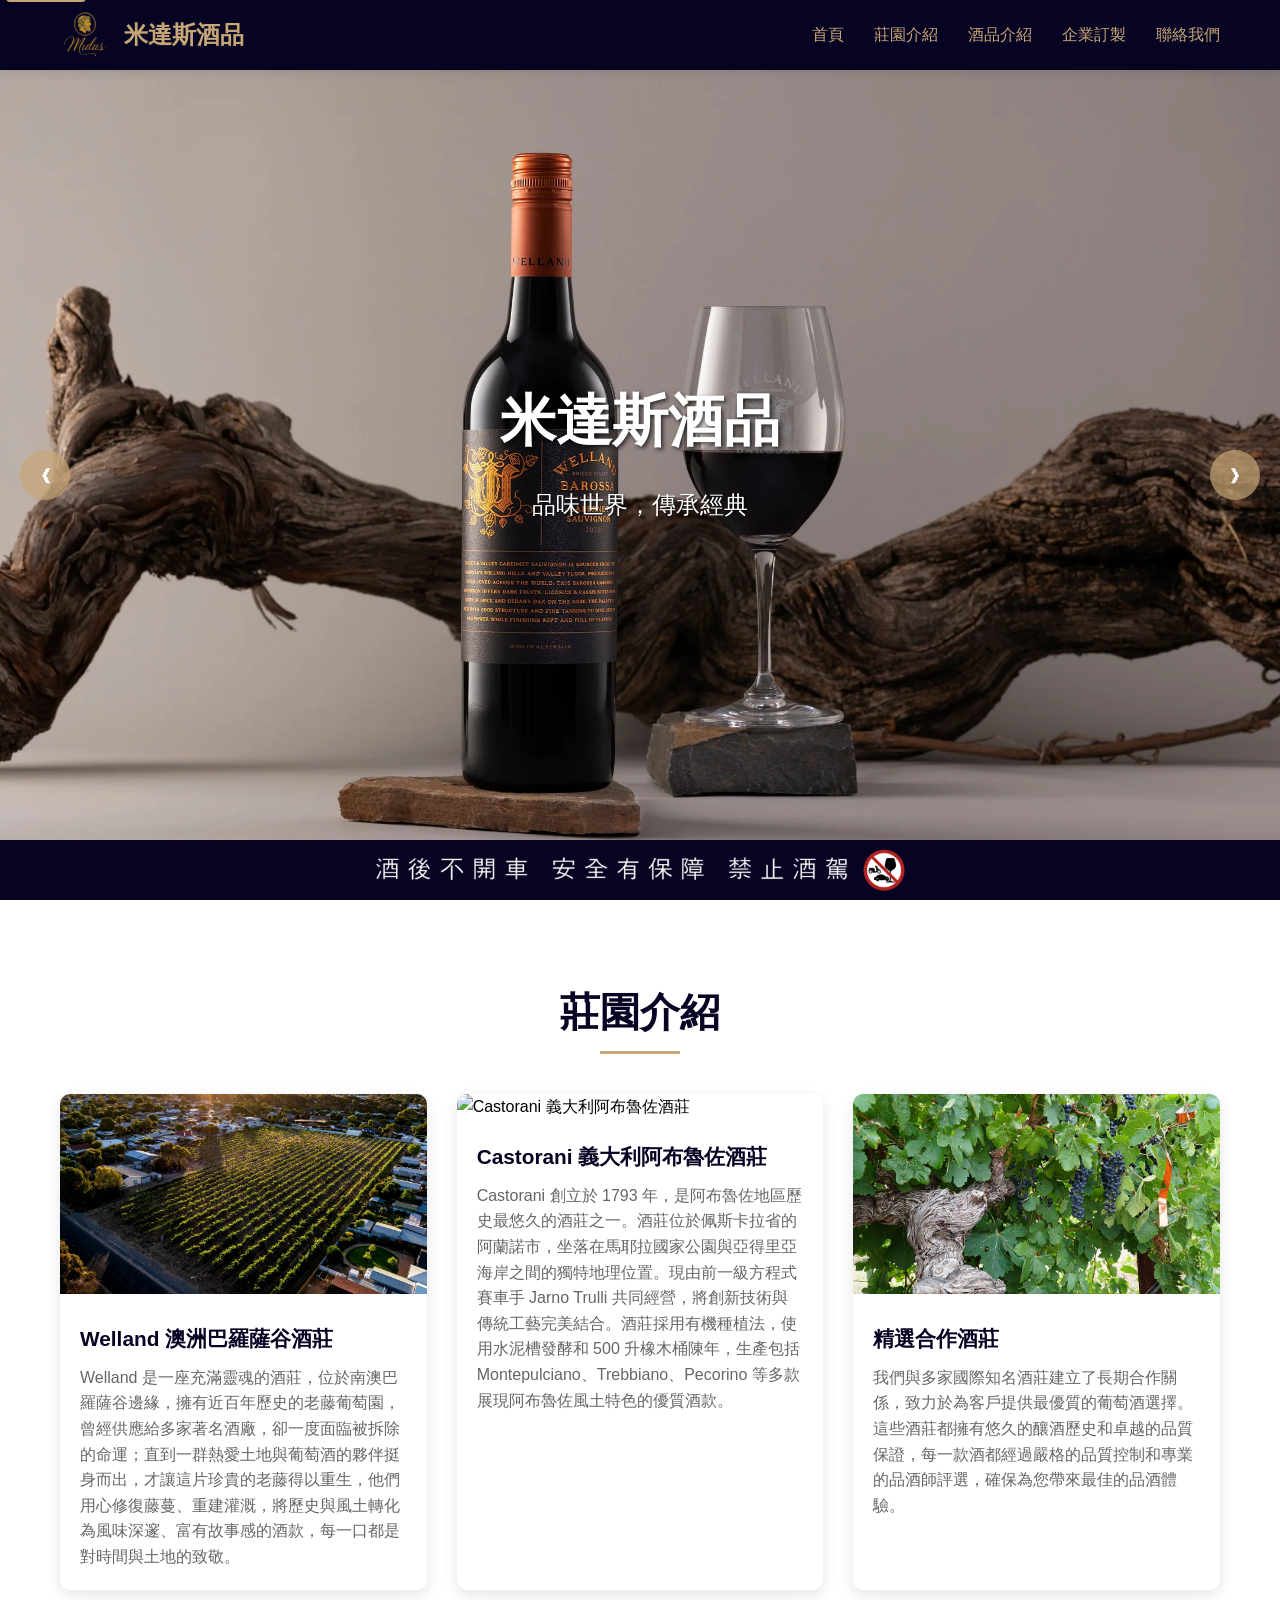
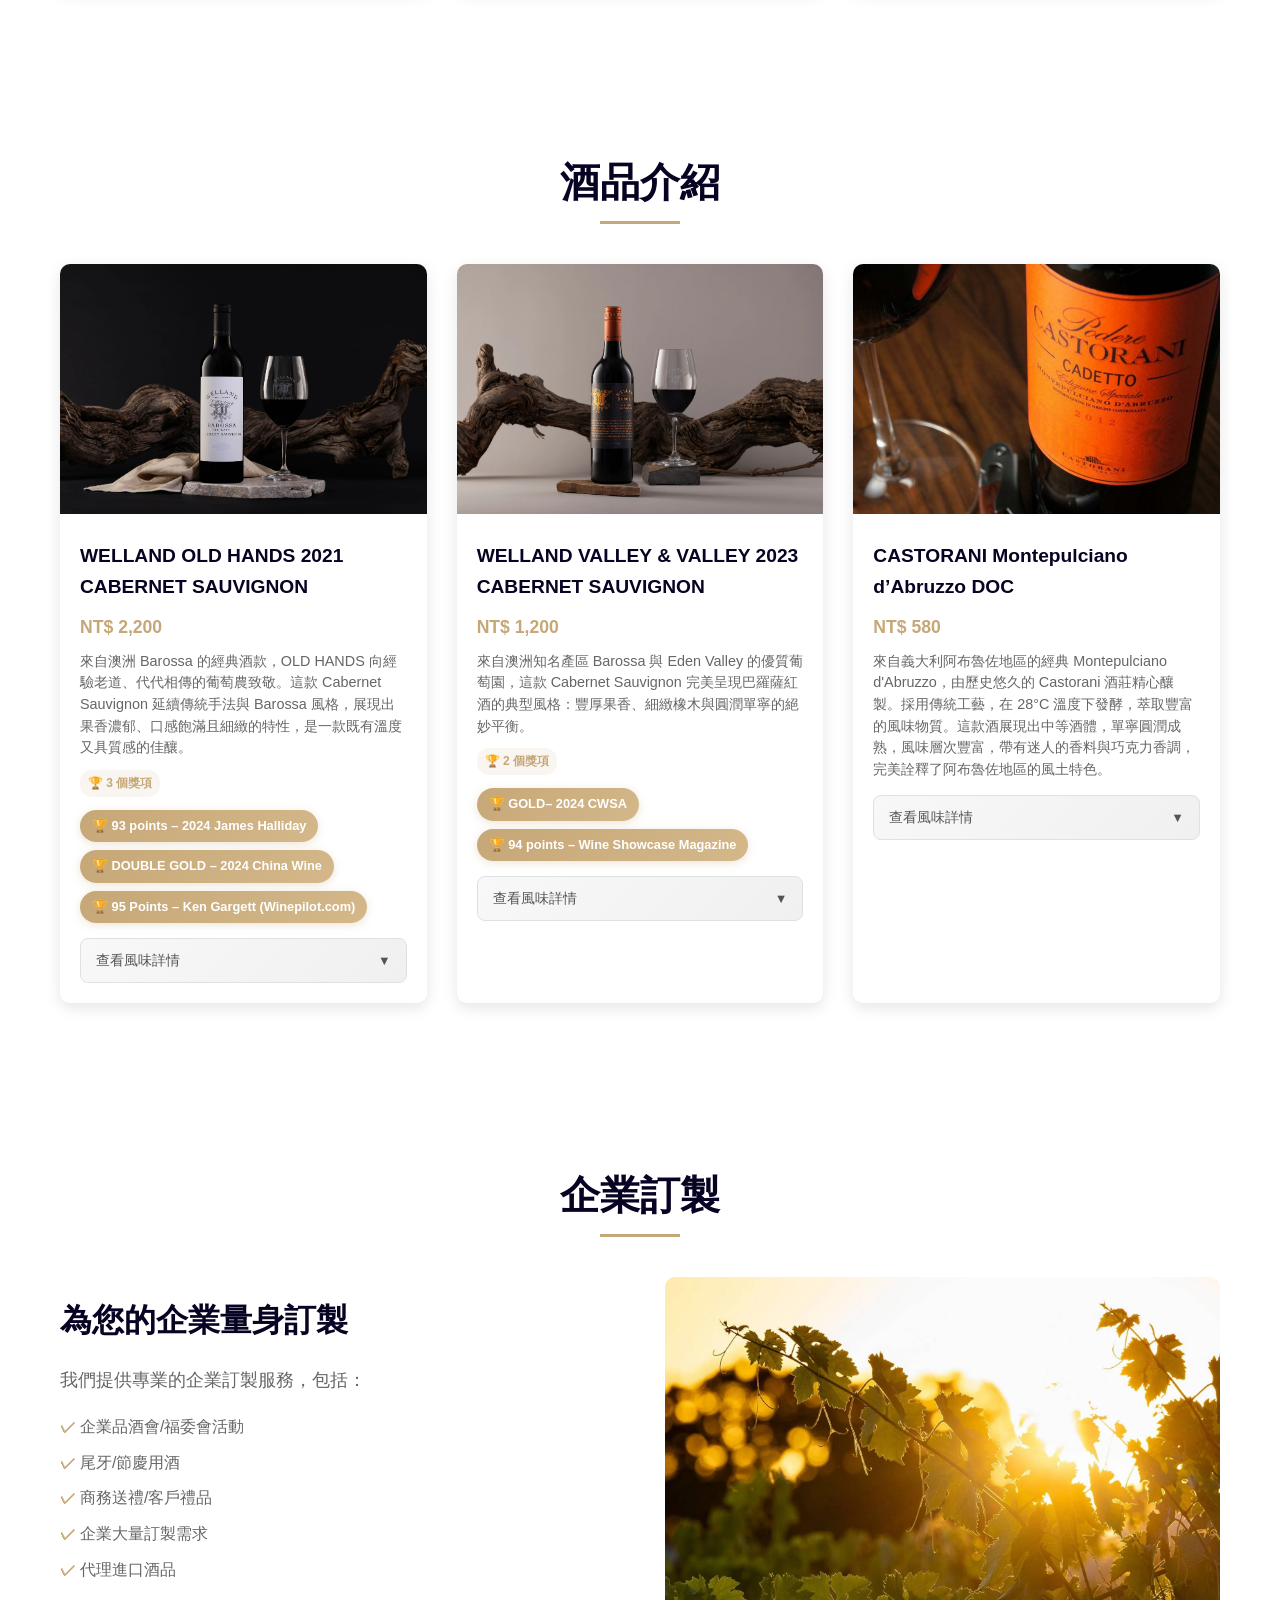
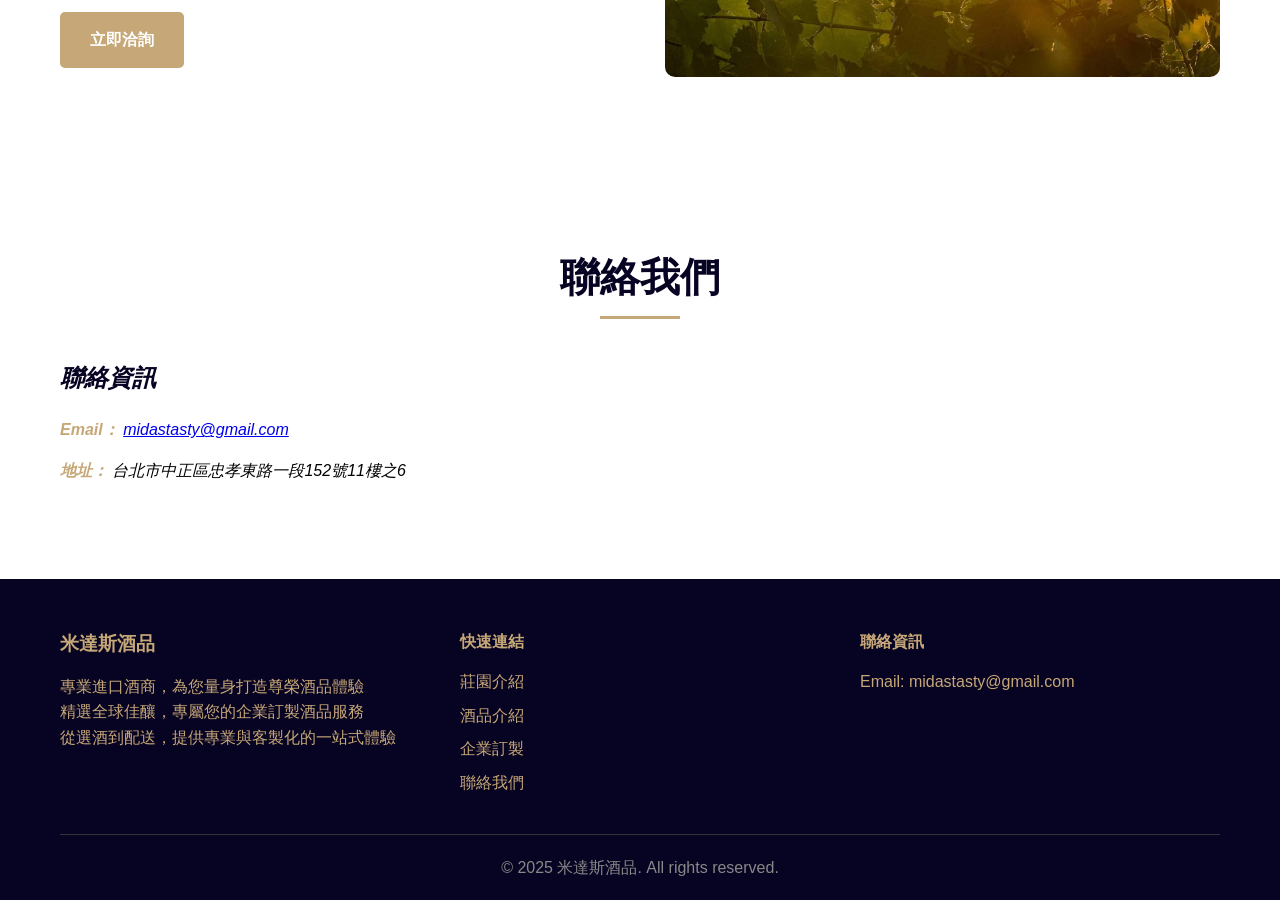
==== commit ef0a6ea1: "remove phone information" ====
--- a/index.html
+++ b/index.html
@@ -61,7 +61,6 @@
         },
         "contactPoint": {
             "@type": "ContactPoint",
-            "telephone": "+886-915-150-140",
             "contactType": "customer service",
             "email": "midastasty@gmail.com"
         },
@@ -171,10 +170,6 @@
                     <address class="contact-info">
                         <h3>聯絡資訊</h3>
                         <div class="contact-item">
-                            <strong>電話：</strong>
-                            <a href="tel:+886915150140" aria-label="撥打電話 +886-915-150-140">+886-915-150-140</a>
-                        </div>
-                        <div class="contact-item">
                             <strong>Email：</strong>
                             <a href="mailto:midastasty@gmail.com" aria-label="寄送郵件至 midastasty@gmail.com">midastasty@gmail.com</a>
                         </div>
@@ -209,7 +204,6 @@
                 </div>
                 <div class="footer-section">
                     <h4>聯絡資訊</h4>
-                    <p>電話: +886-915-150-140</p>
                     <p>Email: midastasty@gmail.com</p>
                 </div>
             </div>
--- a/css/style.css
+++ b/css/style.css
@@ -197,11 +197,16 @@
     background-color: rgba(199, 167, 119, 0.7);
     color: #fff;
     border: none;
-    padding: 15px 20px;
+    padding: 15px;
     cursor: pointer;
     font-size: 20px;
     border-radius: 50%;
     transition: background-color 0.3s ease;
+    width: 50px;
+    height: 50px;
+    display: flex;
+    align-items: center;
+    justify-content: center;
 }
 
 .prev-btn:hover, .next-btn:hover {
@@ -697,10 +702,12 @@
 }
 
 .logo-img {
-    height: 3.6em;
+    width: 50px;
+    height: 50px;
     vertical-align: middle;
     margin-right: 10px;
     display: inline-block;
+    object-fit: contain;
 }
 
 .footer-bottom-img {
@@ -726,6 +733,12 @@
 @media screen and (max-width: 768px) {
     .hamburger {
         display: flex;
+    }
+    
+    /* 手機版 logo 調整 */
+    .logo-img {
+        width: 40px;
+        height: 40px;
     }
 
 
@@ -801,8 +814,10 @@
     }
 
     .prev-btn, .next-btn {
-        padding: 10px 15px;
+        padding: 10px;
         font-size: 16px;
+        width: 40px;
+        height: 40px;
     }
 
     .hero-nav {
@@ -847,6 +862,12 @@
     .container {
         padding: 0 15px;
     }
+    
+    /* 小螢幕手機版 logo 調整 */
+    .logo-img {
+        width: 35px;
+        height: 35px;
+    }
 
     .slide-content h1 {
         font-size: 2rem;
@@ -869,7 +890,9 @@
     }
 
     .prev-btn, .next-btn {
-        padding: 8px 12px;
+        padding: 8px;
         font-size: 14px;
+        width: 36px;
+        height: 36px;
     }
 }
--- a/css/style.css
+++ b/css/style.css
@@ -197,11 +197,16 @@
     background-color: rgba(199, 167, 119, 0.7);
     color: #fff;
     border: none;
-    padding: 15px 20px;
+    padding: 15px;
     cursor: pointer;
     font-size: 20px;
     border-radius: 50%;
     transition: background-color 0.3s ease;
+    width: 50px;
+    height: 50px;
+    display: flex;
+    align-items: center;
+    justify-content: center;
 }
 
 .prev-btn:hover, .next-btn:hover {
@@ -697,10 +702,12 @@
 }
 
 .logo-img {
-    height: 3.6em;
+    width: 50px;
+    height: 50px;
     vertical-align: middle;
     margin-right: 10px;
     display: inline-block;
+    object-fit: contain;
 }
 
 .footer-bottom-img {
@@ -726,6 +733,12 @@
 @media screen and (max-width: 768px) {
     .hamburger {
         display: flex;
+    }
+    
+    /* 手機版 logo 調整 */
+    .logo-img {
+        width: 40px;
+        height: 40px;
     }
 
 
@@ -801,8 +814,10 @@
     }
 
     .prev-btn, .next-btn {
-        padding: 10px 15px;
+        padding: 10px;
         font-size: 16px;
+        width: 40px;
+        height: 40px;
     }
 
     .hero-nav {
@@ -847,6 +862,12 @@
     .container {
         padding: 0 15px;
     }
+    
+    /* 小螢幕手機版 logo 調整 */
+    .logo-img {
+        width: 35px;
+        height: 35px;
+    }
 
     .slide-content h1 {
         font-size: 2rem;
@@ -869,7 +890,9 @@
     }
 
     .prev-btn, .next-btn {
-        padding: 8px 12px;
+        padding: 8px;
         font-size: 14px;
+        width: 36px;
+        height: 36px;
     }
 }
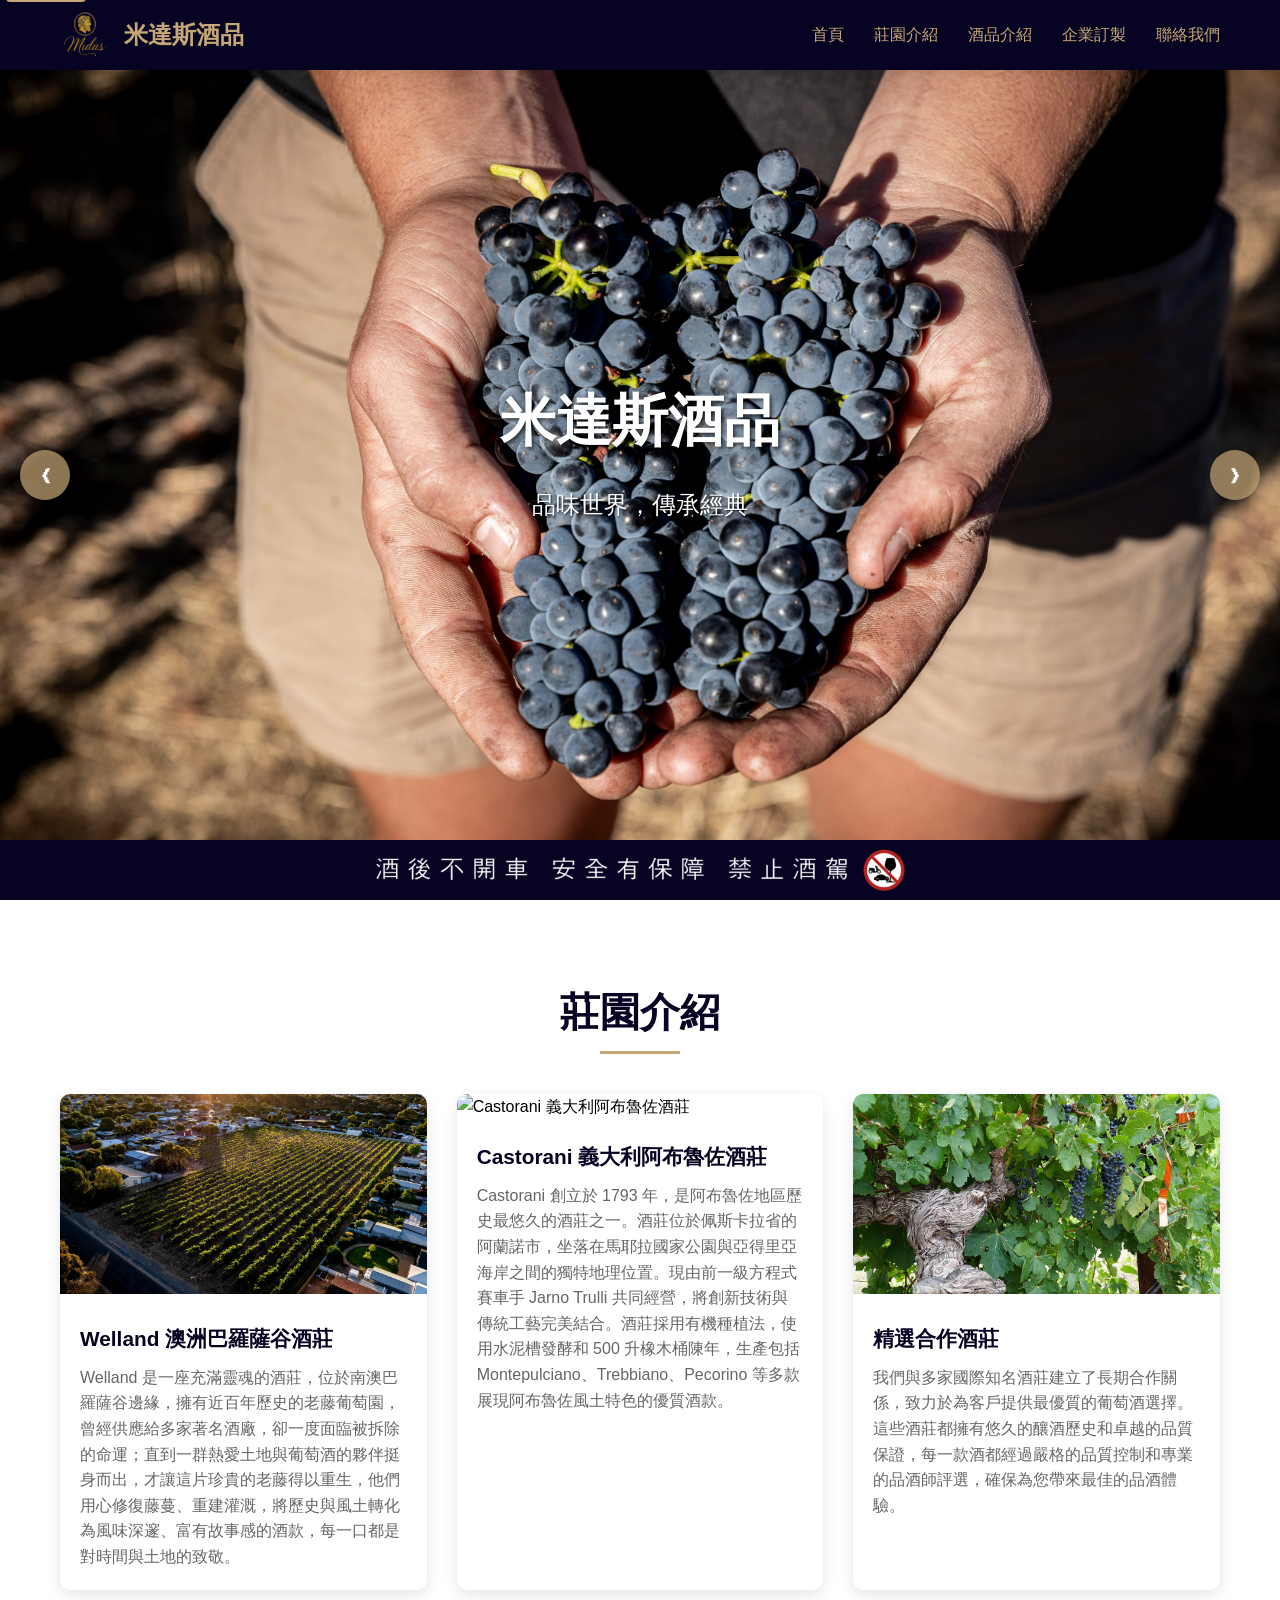
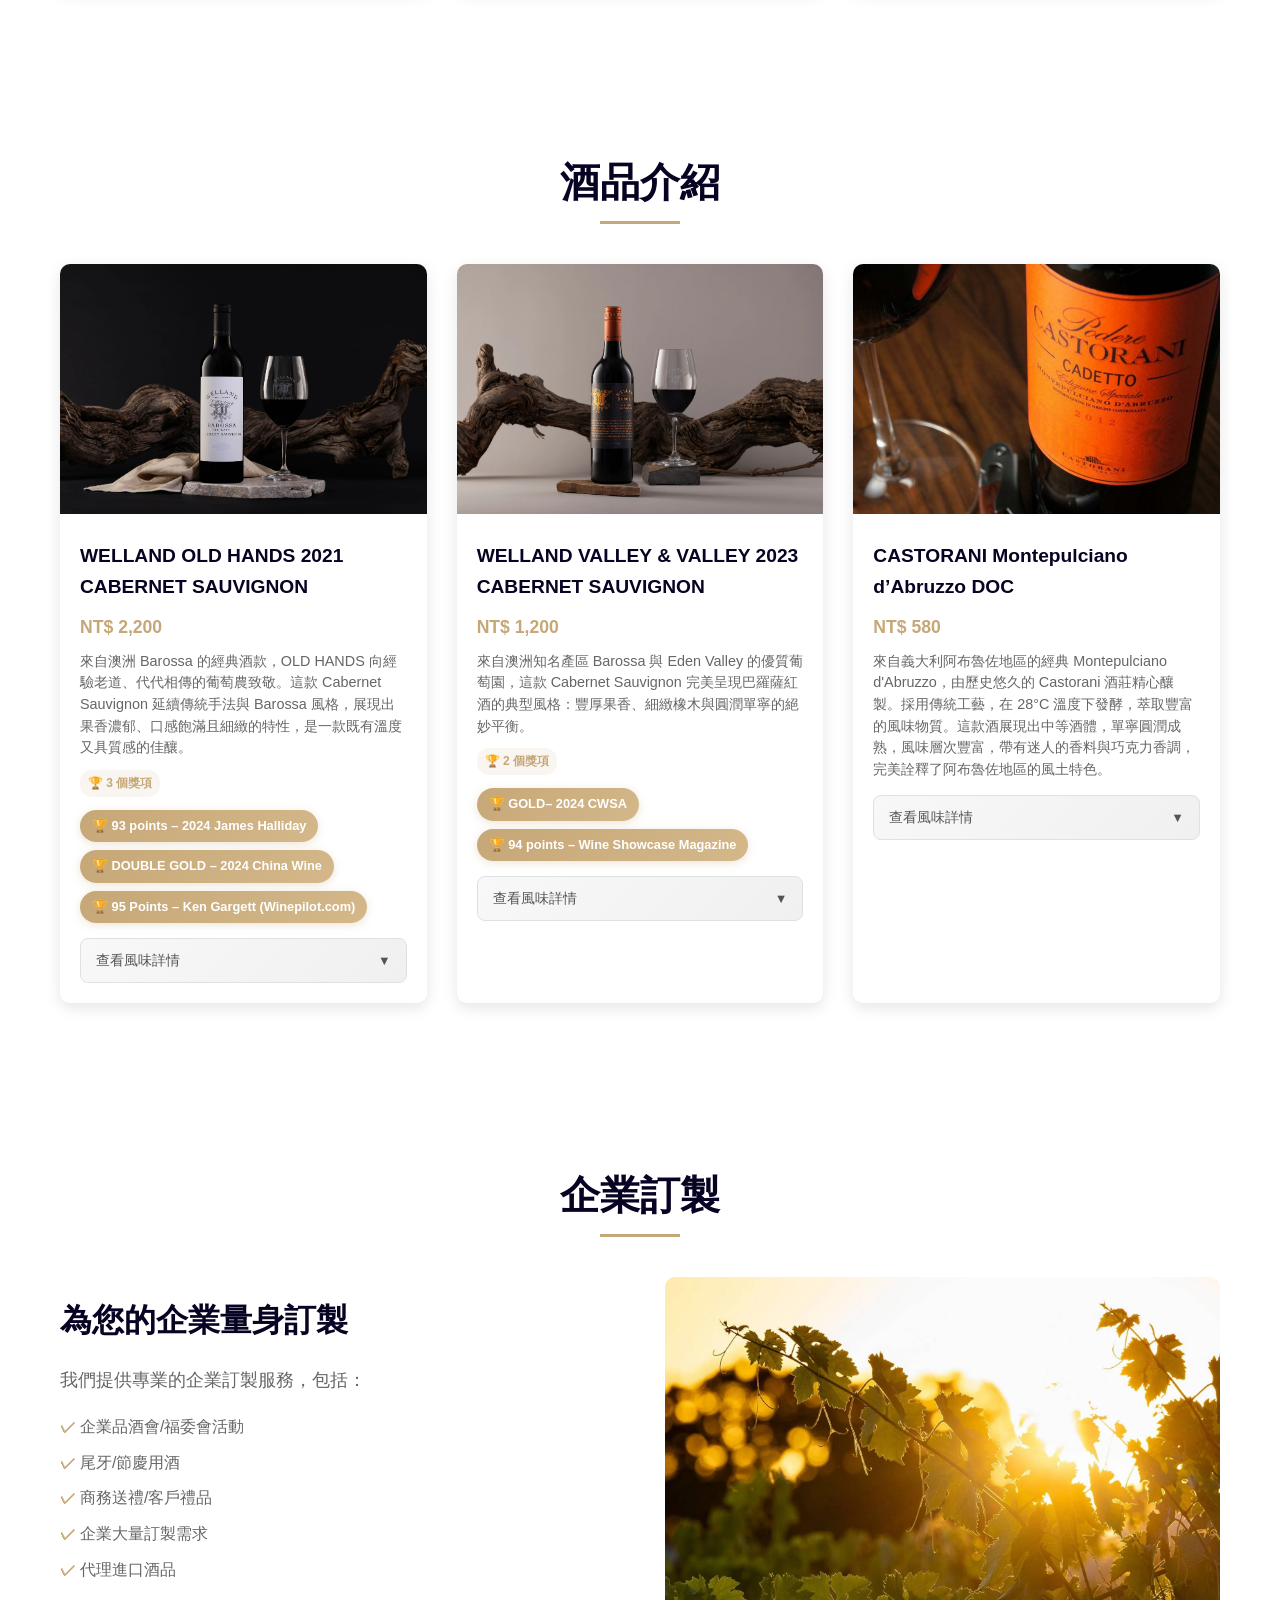
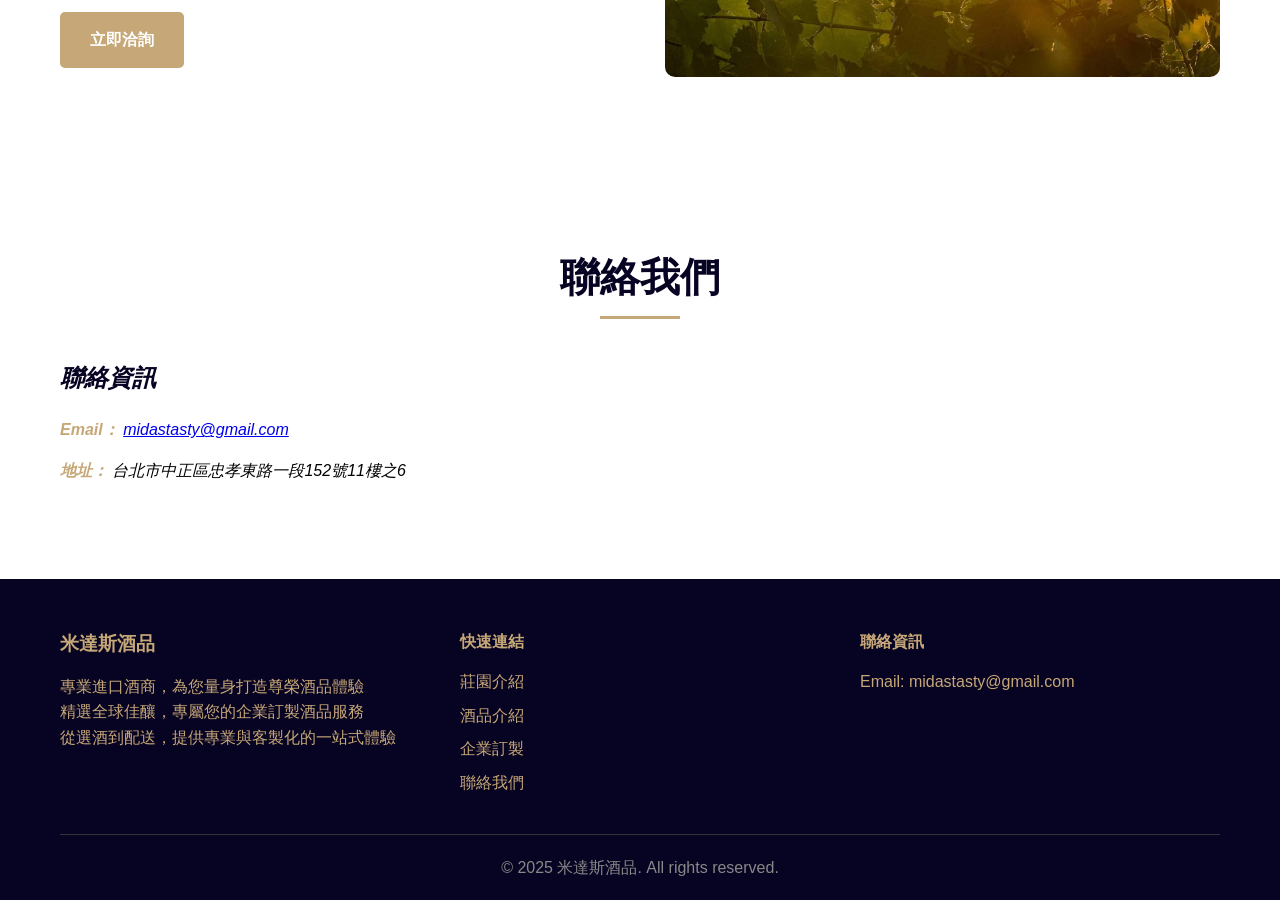
==== commit b0d76686: "enrich hero" ====
--- a/index.html
+++ b/index.html
@@ -219,7 +219,30 @@
     <script>
         // 簡單的調試測試
         console.log('HTML加載完成');
-        // 使用智能緩存控制，自動檢測文件變化
+        
+        // 測試 hero.json 加載
+        fetch('data/hero.json', {
+            cache: 'no-cache',
+            headers: {
+                'Cache-Control': 'no-cache'
+            }
+        })
+            .then(response => {
+                console.log('hero.json 響應狀態:', response.status);
+                if (!response.ok) {
+                    throw new Error(`HTTP ${response.status}: ${response.statusText}`);
+                }
+                return response.json();
+            })
+            .then(data => {
+                console.log('hero.json 數據:', data);
+                console.log('幻燈片數量:', data.slides ? data.slides.length : 'undefined');
+            })
+            .catch(error => {
+                console.error('讀取 hero.json 失敗:', error);
+            });
+        
+        // 測試 wineries.json 加載
         fetch('data/wineries.json', {
             cache: 'no-cache',
             headers: {
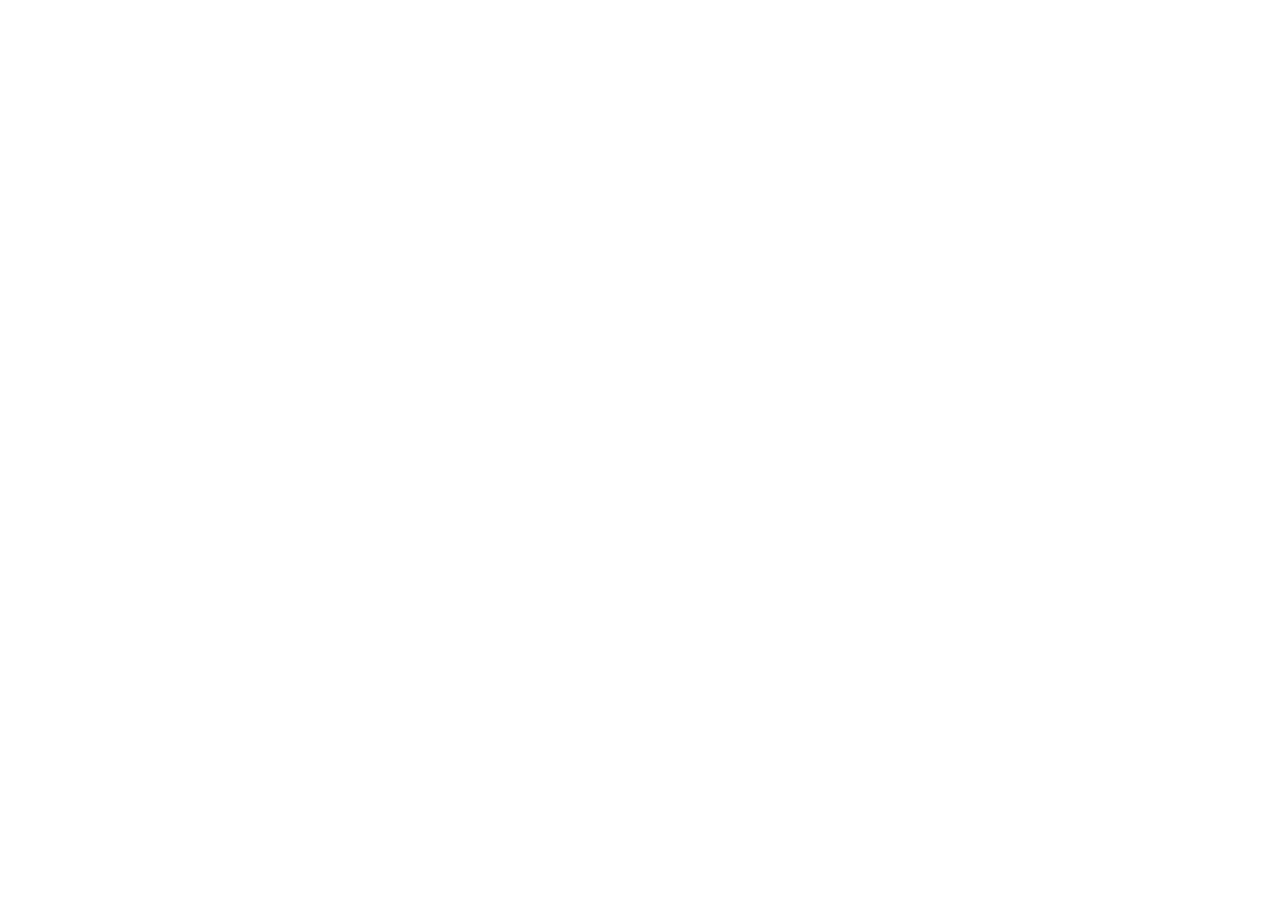
==== commit 0a6e9643: "GA trace code" ====
--- a/index.html
+++ b/index.html
@@ -19,6 +19,15 @@
     
     <!-- 基本 SEO 元素 -->
     <title>米達斯酒品 | 精品進口酒商 - 專業莊園酒品、企業訂製服務</title>
+    <!-- Google tag (gtag.js) -->
+    <script async src="https://www.googletagmanager.com/gtag/js?id=G-CDJG8DVE2F"></script>
+    <script>
+    window.dataLayer = window.dataLayer || [];
+    function gtag(){dataLayer.push(arguments);}
+    gtag('js', new Date());
+
+    gtag('config', 'G-CDJG8DVE2F');
+    </script>
     <meta name="description" content="米達斯酒品 - 專業進口酒商，提供優質莊園酒品、企業訂製服務。精選澳洲巴羅薩谷、義大利阿布魯佐等知名產區酒品，為企業提供品酒會、尾牙用酒、商務送禮等客製化服務。台北中正區專業酒商。">
     <meta name="keywords" content="進口酒商, 莊園酒, 企業訂製, 米達斯酒品, 台北酒商, 企業品酒會, 澳洲巴羅薩谷, 義大利阿布魯佐, 企業禮品酒品, 中正區進口酒, 台北進口酒商, 企業品酒會, 澳洲巴羅薩谷酒莊, 義大利阿布魯佐酒莊, 企業禮品酒品, 台北企業訂製酒品">
     <meta name="author" content="米達斯酒品">
--- a/css/style.css
+++ b/css/style.css
@@ -329,8 +329,8 @@
 
 .wine-card img {
     width: 100%;
-    height: 250px;
-    object-fit: cover;
+    height: 320px;
+    object-fit: contain;
 }
 
 .wine-info {
@@ -378,18 +378,28 @@
 }
 
 .wine-info .award {
+    display: flex;
+    align-items: center;
+    text-align: left;
     background: linear-gradient(135deg, #c6a777, #d4b88a);
     color: white;
     padding: 6px 12px;
     border-radius: 20px;
     font-size: 0.8rem;
     font-weight: bold;
-    display: inline-block;
     box-shadow: 0 2px 8px rgba(198, 167, 119, 0.3);
-    text-align: center;
     transition: all 0.3s ease;
     cursor: pointer;
     width: fit-content;
+}
+.award-icon {
+    margin-right: 8px;
+    font-size: 1.1em;
+    flex-shrink: 0;
+}
+.award-text {
+    flex: 1;
+    text-align: left;
 }
 
 .wine-info .award:hover {
--- a/css/style.css
+++ b/css/style.css
@@ -329,8 +329,8 @@
 
 .wine-card img {
     width: 100%;
-    height: 250px;
-    object-fit: cover;
+    height: 320px;
+    object-fit: contain;
 }
 
 .wine-info {
@@ -378,18 +378,28 @@
 }
 
 .wine-info .award {
+    display: flex;
+    align-items: center;
+    text-align: left;
     background: linear-gradient(135deg, #c6a777, #d4b88a);
     color: white;
     padding: 6px 12px;
     border-radius: 20px;
     font-size: 0.8rem;
     font-weight: bold;
-    display: inline-block;
     box-shadow: 0 2px 8px rgba(198, 167, 119, 0.3);
-    text-align: center;
     transition: all 0.3s ease;
     cursor: pointer;
     width: fit-content;
+}
+.award-icon {
+    margin-right: 8px;
+    font-size: 1.1em;
+    flex-shrink: 0;
+}
+.award-text {
+    flex: 1;
+    text-align: left;
 }
 
 .wine-info .award:hover {
